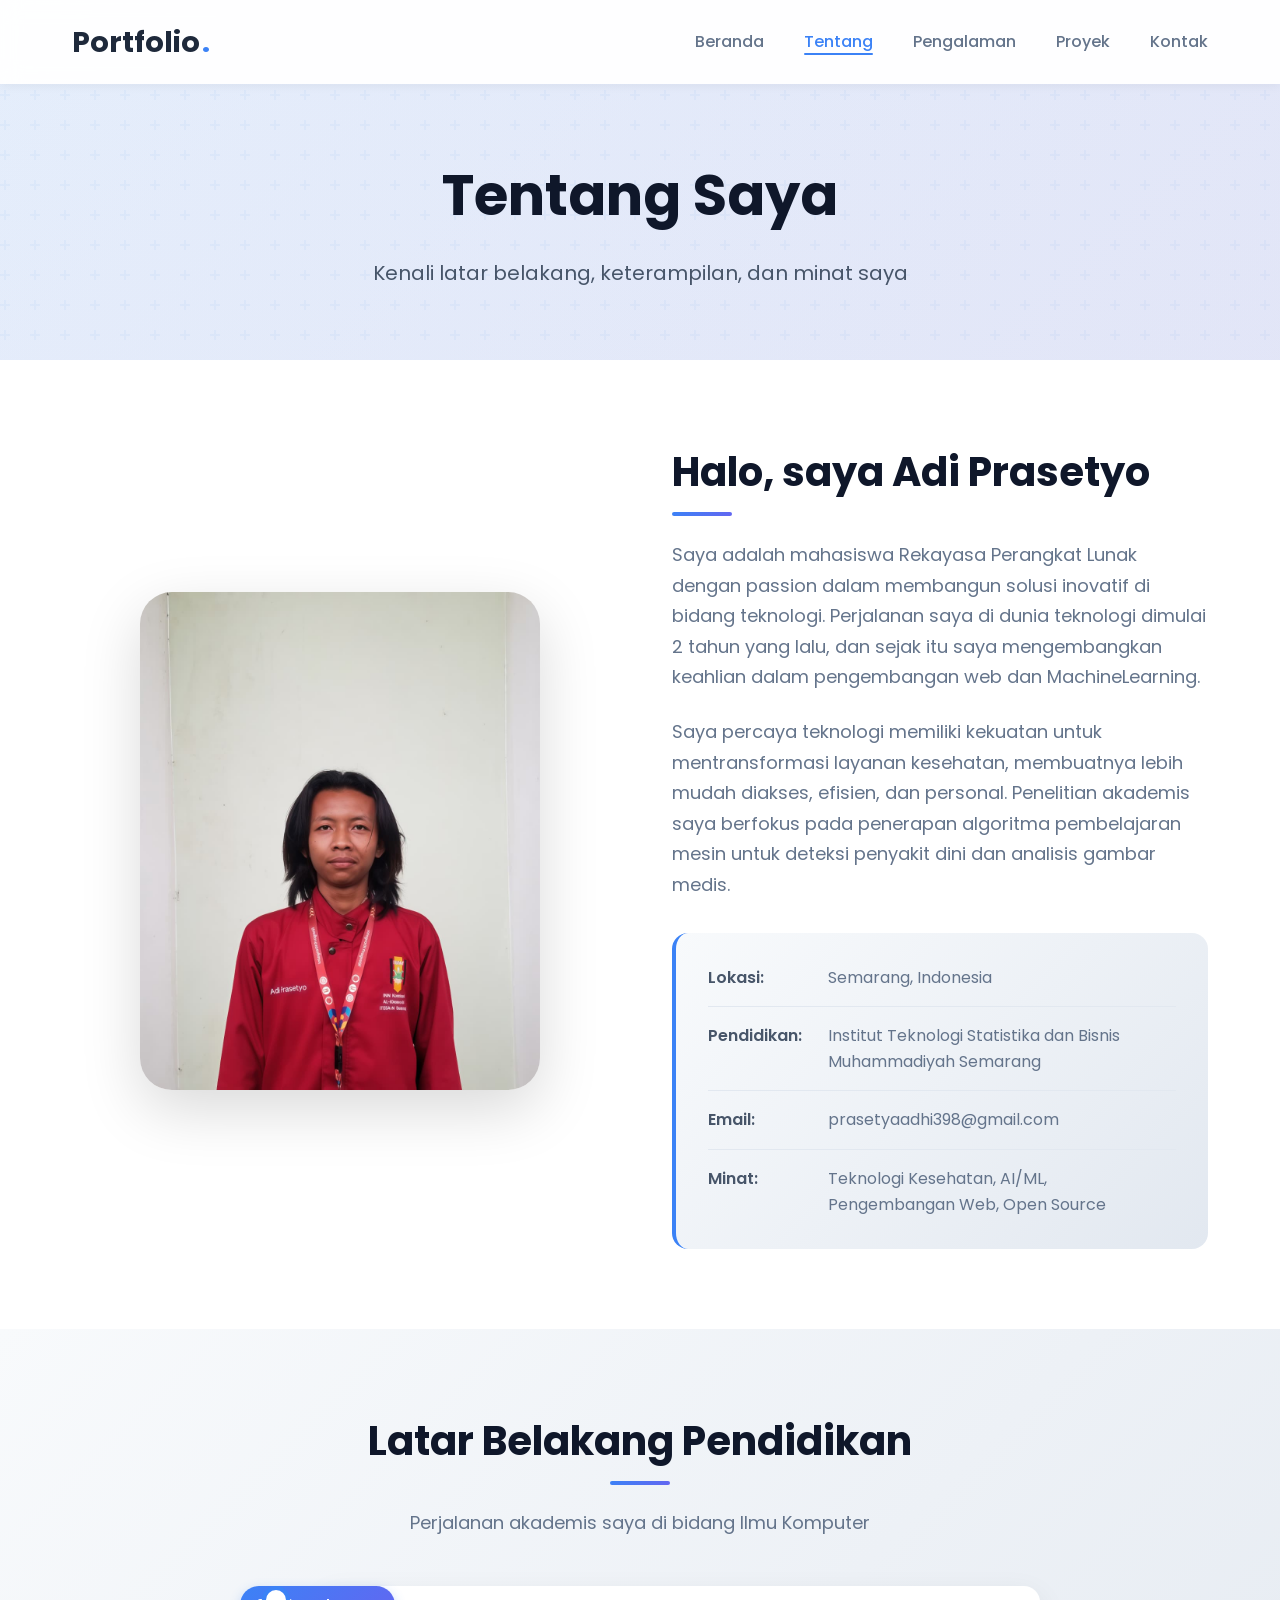
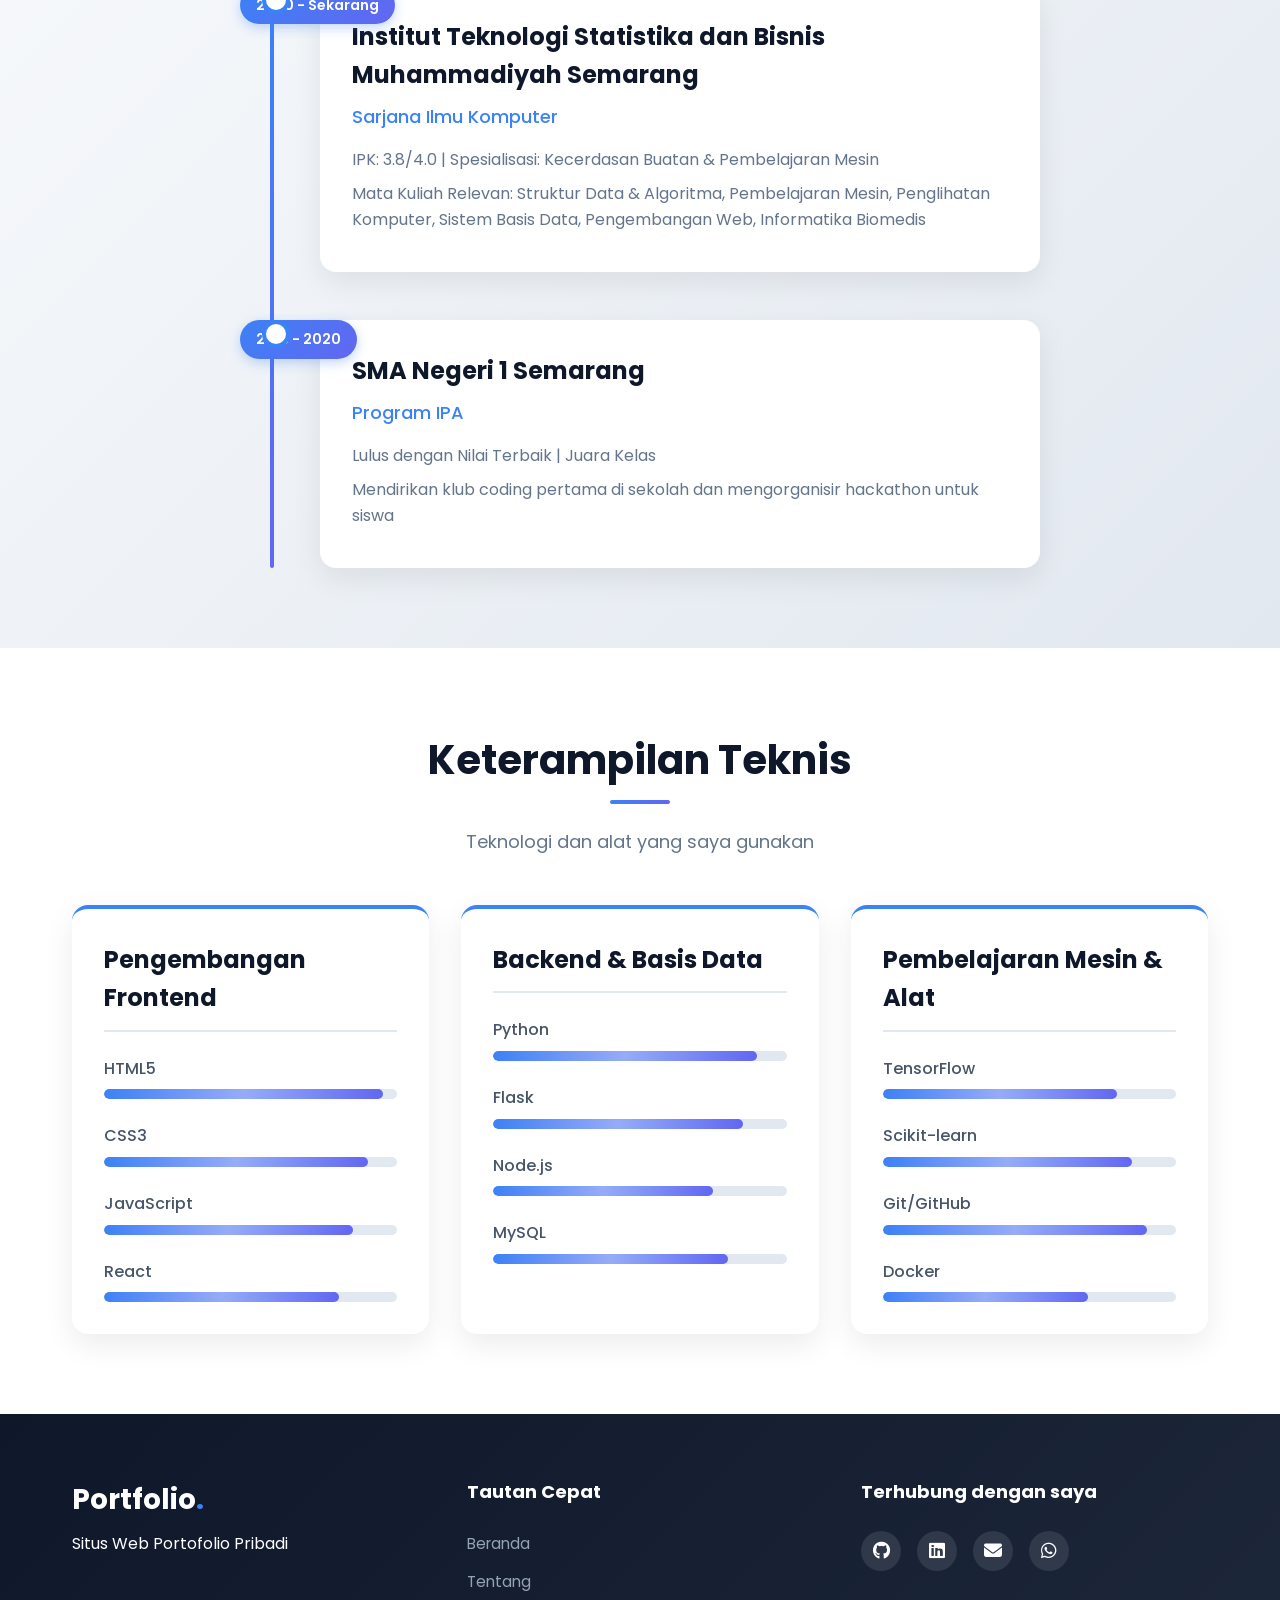
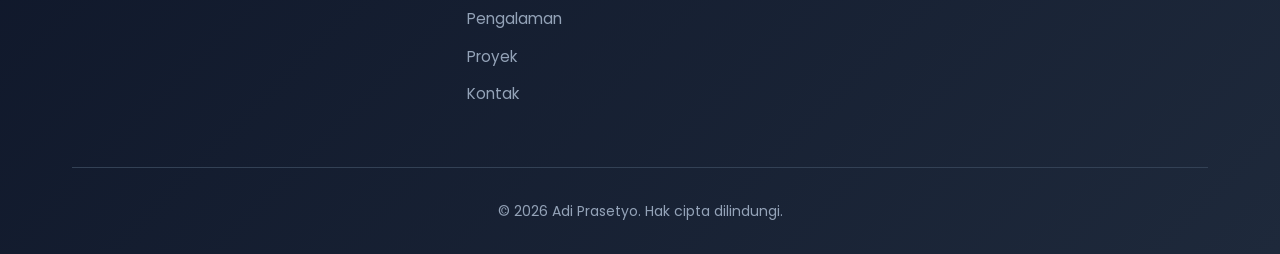
==== about.html @ 98495988 "Initial commit: portfolio website" ====
<!DOCTYPE html>
<html lang="en">
<head>
    <meta charset="UTF-8">
    <meta name="viewport" content="width=device-width, initial-scale=1.0">
    <title>Portfolio | About</title>
    <link rel="stylesheet" href="assets/css/style.css">
    <link rel="stylesheet" href="assets/css/responsive.css">
    <link rel="preconnect" href="https://fonts.googleapis.com">
    <link rel="preconnect" href="https://fonts.gstatic.com" crossorigin>
    <link href="https://fonts.googleapis.com/css2?family=Poppins:wght@300;400;500;600;700&family=Roboto:wght@300;400;500&display=swap" rel="stylesheet">
    <link rel="stylesheet" href="https://cdnjs.cloudflare.com/ajax/libs/font-awesome/6.4.0/css/all.min.css">
    
    <style>
        /* Reset & Base Styles */
        * {
            margin: 0;
            padding: 0;
            box-sizing: border-box;
        }
        
        body {
            font-family: 'Poppins', sans-serif;
            background: linear-gradient(135deg, #f8fafc 0%, #e2e8f0 100%);
            min-height: 100vh;
            color: #1e293b;
            line-height: 1.6;
        }
        
        /* Navbar Styles */
        .navbar {
            position: fixed;
            top: 0;
            left: 0;
            width: 100%;
            background: rgba(255, 255, 255, 0.95);
            backdrop-filter: blur(10px);
            box-shadow: 0 2px 10px rgba(0, 0, 0, 0.05);
            z-index: 1000;
            padding: 1.2rem 0;
        }
        
        .nav-container {
            max-width: 1200px;
            margin: 0 auto;
            padding: 0 2rem;
            display: flex;
            justify-content: space-between;
            align-items: center;
        }
        
        .nav-logo {
            font-size: 1.8rem;
            font-weight: 700;
            color: #1e293b;
            text-decoration: none;
            display: flex;
            align-items: center;
        }
        
        .nav-logo span {
            color: #3b82f6;
            margin-left: 2px;
        }
        
        .nav-menu {
            display: flex;
            list-style: none;
            gap: 2.5rem;
            align-items: center;
        }
        
        .nav-item {
            position: relative;
        }
        
        .nav-link {
            color: #64748b;
            text-decoration: none;
            font-weight: 500;
            font-size: 1rem;
            padding: 0.5rem 0;
            transition: color 0.3s ease;
        }
        
        .nav-link:hover {
            color: #3b82f6;
        }
        
        .nav-link.active {
            color: #3b82f6;
        }
        
        .nav-link.active::after {
            content: '';
            position: absolute;
            bottom: 0;
            left: 0;
            width: 100%;
            height: 2px;
            background-color: #3b82f6;
            border-radius: 2px;
        }
        
        .hamburger {
            display: none;
            cursor: pointer;
            background: none;
            border: none;
            padding: 5px;
        }
        
        .bar {
            display: block;
            width: 25px;
            height: 3px;
            margin: 5px auto;
            background-color: #475569;
            transition: all 0.3s ease;
        }
        
        /* Page Hero */
        .page-hero {
            min-height: 40vh;
            display: flex;
            align-items: center;
            padding: 140px 2rem 60px;
            background: linear-gradient(135deg, rgba(59, 130, 246, 0.1) 0%, rgba(99, 102, 241, 0.1) 100%);
            text-align: center;
            position: relative;
            overflow: hidden;
        }
        
        .page-hero::before {
            content: '';
            position: absolute;
            top: 0;
            left: 0;
            right: 0;
            bottom: 0;
            background: url("data:image/svg+xml,%3Csvg width='60' height='60' viewBox='0 0 60 60' xmlns='http://www.w3.org/2000/svg'%3E%3Cg fill='none' fill-rule='evenodd'%3E%3Cg fill='%233b82f6' fill-opacity='0.05'%3E%3Cpath d='M36 34v-4h-2v4h-4v2h4v4h2v-4h4v-2h-4zm0-30V0h-2v4h-4v2h4v4h2V6h4V4h-4zM6 34v-4H4v4H0v2h4v4h2v-4h4v-2H6zM6 4V0H4v4H0v2h4v4h2V6h4V4H6z'/%3E%3C/g%3E%3C/g%3E%3C/svg%3E");
            z-index: 0;
        }
        
        .page-hero .container {
            position: relative;
            z-index: 1;
            max-width: 1200px;
            margin: 0 auto;
        }
        
        .page-title {
            font-size: 3.5rem;
            color: #0f172a;
            margin-bottom: 1rem;
            font-weight: 700;
        }
        
        .page-subtitle {
            font-size: 1.25rem;
            color: #475569;
            max-width: 600px;
            margin: 0 auto;
        }
        
        /* Container Utility */
        .container {
            max-width: 1200px;
            margin: 0 auto;
            padding: 0 2rem;
        }
        
        /* About Content Section */
        .about-content {
            padding: 5rem 2rem;
            background: white;
        }
        
        .about-grid {
            display: grid;
            grid-template-columns: 1fr 1fr;
            gap: 4rem;
            align-items: center;
        }
        
        .about-image {
            position: relative;
        }
        
        .about-image .image-wrapper {
            position: relative;
            width: 100%;
            max-width: 400px;
            margin: 0 auto;
        }
        
        .profile-img {
            width: 100%;
            height: auto;
            border-radius: 2rem;
            box-shadow: 0 20px 60px rgba(0, 0, 0, 0.15);
        }
        
        .image-wrapper::before {
            content: '';
            position: absolute;
            top: -15px;
            right: -15px;
            width: 100%;
            height: 100%;
            border: 3px solid #3b82f6;
            border-radius: 2rem;
            z-index: -1;
        }
        
        .section-title {
            font-size: 2.5rem;
            color: #0f172a;
            margin-bottom: 1.5rem;
            position: relative;
            padding-bottom: 0.75rem;
        }
        
        .section-title::after {
            content: '';
            position: absolute;
            bottom: 0;
            left: 0;
            width: 60px;
            height: 4px;
            background: linear-gradient(135deg, #3b82f6, #6366f1);
            border-radius: 2px;
        }
        
        .about-description {
            font-size: 1.125rem;
            color: #64748b;
            line-height: 1.7;
            margin-bottom: 1.5rem;
        }
        
        .personal-info {
            background: linear-gradient(135deg, #f8fafc 0%, #e2e8f0 100%);
            padding: 2rem;
            border-radius: 1rem;
            margin-top: 2rem;
            border-left: 4px solid #3b82f6;
        }
        
        .info-item {
            display: flex;
            margin-bottom: 1rem;
            padding-bottom: 1rem;
            border-bottom: 1px solid #e2e8f0;
        }
        
        .info-item:last-child {
            margin-bottom: 0;
            padding-bottom: 0;
            border-bottom: none;
        }
        
        .info-label {
            font-weight: 600;
            min-width: 120px;
            color: #475569;
        }
        
        .info-value {
            color: #64748b;
            flex: 1;
        }
        
        /* Education Section */
        .education-section {
            padding: 5rem 2rem;
            background: linear-gradient(135deg, #f8fafc 0%, #e2e8f0 100%);
        }
        
        .section-header {
            text-align: center;
            margin-bottom: 3rem;
        }
        
        .section-header .section-title {
            text-align: center;
        }
        
        .section-header .section-title::after {
            left: 50%;
            transform: translateX(-50%);
        }
        
        .section-subtitle {
            font-size: 1.125rem;
            color: #64748b;
            max-width: 600px;
            margin: 0 auto;
        }
        
        .education-timeline {
            max-width: 800px;
            margin: 0 auto;
            position: relative;
        }
        
        .education-timeline::before {
            content: '';
            position: absolute;
            left: 30px;
            top: 0;
            bottom: 0;
            width: 4px;
            background: linear-gradient(135deg, #3b82f6, #6366f1);
            border-radius: 2px;
        }
        
        .timeline-item {
            position: relative;
            padding-left: 80px;
            margin-bottom: 3rem;
        }
        
        .timeline-item:last-child {
            margin-bottom: 0;
        }
        
        .timeline-item::before {
            content: '';
            position: absolute;
            left: 22px;
            top: 0;
            width: 20px;
            height: 20px;
            background: white;
            border: 4px solid #3b82f6;
            border-radius: 50%;
            z-index: 1;
        }
        
        .timeline-date {
            position: absolute;
            left: 0;
            top: 0;
            background: linear-gradient(135deg, #3b82f6, #6366f1);
            color: white;
            padding: 0.5rem 1rem;
            border-radius: 2rem;
            font-size: 0.875rem;
            font-weight: 600;
            box-shadow: 0 4px 12px rgba(59, 130, 246, 0.3);
        }
        
        .timeline-content {
            background: white;
            padding: 2rem;
            border-radius: 1rem;
            box-shadow: 0 10px 30px rgba(0, 0, 0, 0.08);
            transition: transform 0.3s ease;
        }
        
        .timeline-content:hover {
            transform: translateY(-5px);
            box-shadow: 0 15px 40px rgba(0, 0, 0, 0.12);
        }
        
        .timeline-content h3 {
            font-size: 1.5rem;
            color: #0f172a;
            margin-bottom: 0.5rem;
        }
        
        .timeline-content h4 {
            font-size: 1.125rem;
            color: #3b82f6;
            font-weight: 500;
            margin-bottom: 1rem;
        }
        
        .timeline-content p {
            color: #64748b;
            margin-bottom: 0.5rem;
        }
        
        /* Skills Section */
        .skills-section {
            padding: 5rem 2rem;
            background: white;
        }
        
        .skills-grid {
            display: grid;
            grid-template-columns: repeat(auto-fit, minmax(300px, 1fr));
            gap: 2rem;
            max-width: 1200px;
            margin: 0 auto;
        }
        
        .skill-category {
            background: white;
            padding: 2rem;
            border-radius: 1rem;
            box-shadow: 0 10px 30px rgba(0, 0, 0, 0.08);
            border-top: 4px solid #3b82f6;
            transition: transform 0.3s ease;
        }
        
        .skill-category:hover {
            transform: translateY(-5px);
            box-shadow: 0 15px 40px rgba(0, 0, 0, 0.12);
        }
        
        .skill-category-title {
            font-size: 1.5rem;
            color: #0f172a;
            margin-bottom: 1.5rem;
            padding-bottom: 0.75rem;
            border-bottom: 2px solid #e2e8f0;
        }
        
        .skill-items {
            display: flex;
            flex-direction: column;
            gap: 1.5rem;
        }
        
        .skill-item {
            display: flex;
            flex-direction: column;
            gap: 0.5rem;
        }
        
        .skill-name {
            display: flex;
            justify-content: space-between;
            font-weight: 500;
            color: #475569;
        }
        
        .skill-bar {
            height: 10px;
            background: #e2e8f0;
            border-radius: 5px;
            overflow: hidden;
            position: relative;
        }
        
        .skill-level {
            height: 100%;
            background: linear-gradient(135deg, #3b82f6, #6366f1);
            border-radius: 5px;
            position: relative;
            transition: width 1.5s ease-in-out;
        }
        
        .skill-level::after {
            content: '';
            position: absolute;
            top: 0;
            left: 0;
            right: 0;
            bottom: 0;
            background: linear-gradient(90deg, transparent, rgba(255, 255, 255, 0.4), transparent);
            animation: shimmer 2s infinite;
        }
        
        @keyframes shimmer {
            0% {
                transform: translateX(-100%);
            }
            100% {
                transform: translateX(100%);
            }
        }
        
        /* Footer Styles */
        .footer {
            background: linear-gradient(135deg, #0f172a 0%, #1e293b 100%);
            color: white;
            padding: 4rem 0 2rem;
        }
        
        .footer-container {
            max-width: 1200px;
            margin: 0 auto;
            padding: 0 2rem;
        }
        
        .footer-content {
            display: grid;
            grid-template-columns: repeat(auto-fit, minmax(250px, 1fr));
            gap: 3rem;
            margin-bottom: 3rem;
        }
        
        .footer-logo {
            font-size: 1.75rem;
            font-weight: 700;
            color: white;
            text-decoration: none;
            display: block;
            margin-bottom: 0.5rem;
        }
        
        .footer-logo span {
            color: #3b82f6;
        }
        
        .footer-logo p {
            color: #94a3b8;
            font-size: 0.875rem;
        }
        
        .footer-links h3,
        .footer-social h3 {
            font-size: 1.125rem;
            margin-bottom: 1.5rem;
            color: white;
        }
        
        .footer-links ul {
            list-style: none;
            padding: 0;
        }
        
        .footer-links li {
            margin-bottom: 0.75rem;
        }
        
        .footer-links a {
            color: #94a3b8;
            text-decoration: none;
            transition: color 0.3s ease;
            font-size: 0.95rem;
        }
        
        .footer-links a:hover {
            color: white;
        }
        
        .social-icons {
            display: flex;
            gap: 1rem;
        }
        
        .social-icons a {
            display: flex;
            align-items: center;
            justify-content: center;
            width: 40px;
            height: 40px;
            background: rgba(255, 255, 255, 0.1);
            border-radius: 50%;
            color: white;
            font-size: 1.125rem;
            transition: all 0.3s ease;
            text-decoration: none;
        }
        
        .social-icons a:hover {
            background: #3b82f6;
            transform: translateY(-3px);
        }
        
        .footer-bottom {
            text-align: center;
            padding-top: 2rem;
            border-top: 1px solid #334155;
            color: #94a3b8;
            font-size: 0.875rem;
        }
        
        /* Responsive Styles */
        @media (max-width: 1024px) {
            .page-title {
                font-size: 3rem;
            }
            
            .about-grid {
                gap: 3rem;
            }
            
            .skills-grid {
                grid-template-columns: repeat(auto-fit, minmax(280px, 1fr));
            }
        }
        
        @media (max-width: 768px) {
            .page-hero {
                padding: 120px 1.5rem 40px;
            }
            
            .page-title {
                font-size: 2.5rem;
            }
            
            .page-subtitle {
                font-size: 1.125rem;
            }
            
            .about-content {
                padding: 3rem 1.5rem;
            }
            
            .about-grid {
                grid-template-columns: 1fr;
                text-align: center;
                gap: 3rem;
            }
            
            .section-title::after {
                left: 50%;
                transform: translateX(-50%);
            }
            
            .info-item {
                flex-direction: column;
                text-align: left;
                gap: 0.25rem;
            }
            
            .info-label {
                min-width: auto;
            }
            
            .education-timeline::before {
                left: 20px;
            }
            
            .timeline-item {
                padding-left: 60px;
            }
            
            .timeline-item::before {
                left: 12px;
            }
            
            .timeline-date {
                position: relative;
                margin-bottom: 1rem;
                display: inline-block;
            }
            
            .education-section,
            .skills-section {
                padding: 3rem 1.5rem;
            }
            
            /* Mobile Navigation */
            .hamburger {
                display: block;
            }
            
            .hamburger.active .bar:nth-child(2) {
                opacity: 0;
            }
            
            .hamburger.active .bar:nth-child(1) {
                transform: translateY(8px) rotate(45deg);
            }
            
            .hamburger.active .bar:nth-child(3) {
                transform: translateY(-8px) rotate(-45deg);
            }
            
            .nav-menu {
                position: fixed;
                top: 70px;
                left: -100%;
                flex-direction: column;
                background: white;
                width: 100%;
                text-align: center;
                transition: 0.3s;
                box-shadow: 0 10px 27px rgba(0, 0, 0, 0.1);
                padding: 2rem 0;
                z-index: 999;
                gap: 0;
            }
            
            .nav-menu.active {
                left: 0;
            }
            
            .nav-item {
                margin: 1.5rem 0;
            }
            
            .footer-content {
                grid-template-columns: 1fr;
                text-align: center;
            }
            
            .social-icons {
                justify-content: center;
            }
        }
        
        @media (max-width: 480px) {
            .page-title {
                font-size: 2rem;
            }
            
            .section-title {
                font-size: 1.75rem;
            }
            
            .skills-grid {
                grid-template-columns: 1fr;
            }
            
            .skill-category {
                padding: 1.5rem;
            }
        }
    </style>
</head>
<body>
    <!-- Navigation Bar -->
    <nav class="navbar">
        <div class="nav-container">
            <a href="index.html" class="nav-logo">Portfolio<span>.</span></a>
            <ul class="nav-menu">
                <li class="nav-item"><a href="index.html" class="nav-link">Beranda</a></li>
                <li class="nav-item"><a href="about.html" class="nav-link active">Tentang</a></li>
                <li class="nav-item"><a href="experience.html" class="nav-link">Pengalaman</a></li>
                <li class="nav-item"><a href="project.html" class="nav-link">Proyek</a></li>
                <li class="nav-item"><a href="contact.html" class="nav-link">Kontak</a></li>
            </ul>
            <div class="hamburger">
                <span class="bar"></span>
                <span class="bar"></span>
                <span class="bar"></span>
            </div>
        </div>
    </nav>

    <!-- About Hero Section -->
    <section class="page-hero">
        <div class="container">
            <h1 class="page-title">Tentang Saya</h1>
            <p class="page-subtitle">Kenali latar belakang, keterampilan, dan minat saya</p>
        </div>
    </section>

    <!-- About Content -->
    <section class="about-content">
        <div class="container">
            <div class="about-grid">
                <div class="about-image">
                    <div class="image-wrapper">
                        <img src="assets/images/profile.jpg" alt="Foto Profil" class="profile-img">
                    </div>
                </div>
                <div class="about-text">
                    <h2 class="section-title">Halo, saya Adi Prasetyo</h2>
                    <p class="about-description">
                        Saya adalah mahasiswa Rekayasa Perangkat Lunak dengan passion dalam membangun solusi inovatif di bidang teknologi. Perjalanan saya di dunia teknologi dimulai 2 tahun yang lalu, dan sejak itu saya mengembangkan keahlian dalam pengembangan web  dan MachineLearning.
                    </p>
                    <p class="about-description">
                        Saya percaya teknologi memiliki kekuatan untuk mentransformasi layanan kesehatan, membuatnya lebih mudah diakses, efisien, dan personal. Penelitian akademis saya berfokus pada penerapan algoritma pembelajaran mesin untuk deteksi penyakit dini dan analisis gambar medis.
                    </p>
                    
                    <div class="personal-info">
                        <div class="info-item">
                            <span class="info-label">Lokasi:</span>
                            <span class="info-value">Semarang, Indonesia</span>
                        </div>
                        <div class="info-item">
                            <span class="info-label">Pendidikan:</span>
                            <span class="info-value">Institut Teknologi Statistika dan Bisnis Muhammadiyah Semarang</span>
                        </div>
                        <div class="info-item">
                            <span class="info-label">Email:</span>
                            <span class="info-value">prasetyaadhi398@gmail.com</span>
                        </div>
                        <div class="info-item">
                            <span class="info-label">Minat:</span>
                            <span class="info-value">Teknologi Kesehatan, AI/ML, Pengembangan Web, Open Source</span>
                        </div>
                    </div>
                </div>
            </div>
        </div>
    </section>

    <!-- Education Section -->
    <section class="education-section">
        <div class="container">
            <div class="section-header">
                <h2 class="section-title">Latar Belakang Pendidikan</h2>
                <p class="section-subtitle">Perjalanan akademis saya di bidang Ilmu Komputer</p>
            </div>
            <div class="education-timeline">
                <div class="timeline-item">
                    <div class="timeline-date">2020 - Sekarang</div>
                    <div class="timeline-content">
                        <h3>Institut Teknologi Statistika dan Bisnis Muhammadiyah Semarang</h3>
                        <h4>Sarjana Ilmu Komputer</h4>
                        <p>IPK: 3.8/4.0 | Spesialisasi: Kecerdasan Buatan & Pembelajaran Mesin</p>
                        <p>Mata Kuliah Relevan: Struktur Data & Algoritma, Pembelajaran Mesin, Penglihatan Komputer, Sistem Basis Data, Pengembangan Web, Informatika Biomedis</p>
                    </div>
                </div>
                <div class="timeline-item">
                    <div class="timeline-date">2016 - 2020</div>
                    <div class="timeline-content">
                        <h3>SMA Negeri 1 Semarang</h3>
                        <h4>Program IPA</h4>
                        <p>Lulus dengan Nilai Terbaik | Juara Kelas</p>
                        <p>Mendirikan klub coding pertama di sekolah dan mengorganisir hackathon untuk siswa</p>
                    </div>
                </div>
            </div>
        </div>
    </section>

    <!-- Skills Section -->
    <section class="skills-section">
        <div class="container">
            <div class="section-header">
                <h2 class="section-title">Keterampilan Teknis</h2>
                <p class="section-subtitle">Teknologi dan alat yang saya gunakan</p>
            </div>
            <div class="skills-grid">
                <div class="skill-category">
                    <h3 class="skill-category-title">Pengembangan Frontend</h3>
                    <div class="skill-items">
                        <div class="skill-item">
                            <span class="skill-name">HTML5</span>
                            <div class="skill-bar">
                                <div class="skill-level" style="width: 95%"></div>
                            </div>
                        </div>
                        <div class="skill-item">
                            <span class="skill-name">CSS3</span>
                            <div class="skill-bar">
                                <div class="skill-level" style="width: 90%"></div>
                            </div>
                        </div>
                        <div class="skill-item">
                            <span class="skill-name">JavaScript</span>
                            <div class="skill-bar">
                                <div class="skill-level" style="width: 85%"></div>
                            </div>
                        </div>
                        <div class="skill-item">
                            <span class="skill-name">React</span>
                            <div class="skill-bar">
                                <div class="skill-level" style="width: 80%"></div>
                            </div>
                        </div>
                    </div>
                </div>
                <div class="skill-category">
                    <h3 class="skill-category-title">Backend & Basis Data</h3>
                    <div class="skill-items">
                        <div class="skill-item">
                            <span class="skill-name">Python</span>
                            <div class="skill-bar">
                                <div class="skill-level" style="width: 90%"></div>
                            </div>
                        </div>
                        <div class="skill-item">
                            <span class="skill-name">Flask</span>
                            <div class="skill-bar">
                                <div class="skill-level" style="width: 85%"></div>
                            </div>
                        </div>
                        <div class="skill-item">
                            <span class="skill-name">Node.js</span>
                            <div class="skill-bar">
                                <div class="skill-level" style="width: 75%"></div>
                            </div>
                        </div>
                        <div class="skill-item">
                            <span class="skill-name">MySQL</span>
                            <div class="skill-bar">
                                <div class="skill-level" style="width: 80%"></div>
                            </div>
                        </div>
                    </div>
                </div>
                <div class="skill-category">
                    <h3 class="skill-category-title">Pembelajaran Mesin & Alat</h3>
                    <div class="skill-items">
                        <div class="skill-item">
                            <span class="skill-name">TensorFlow</span>
                            <div class="skill-bar">
                                <div class="skill-level" style="width: 80%"></div>
                            </div>
                        </div>
                        <div class="skill-item">
                            <span class="skill-name">Scikit-learn</span>
                            <div class="skill-bar">
                                <div class="skill-level" style="width: 85%"></div>
                            </div>
                        </div>
                        <div class="skill-item">
                            <span class="skill-name">Git/GitHub</span>
                            <div class="skill-bar">
                                <div class="skill-level" style="width: 90%"></div>
                            </div>
                        </div>
                        <div class="skill-item">
                            <span class="skill-name">Docker</span>
                            <div class="skill-bar">
                                <div class="skill-level" style="width: 70%"></div>
                            </div>
                        </div>
                    </div>
                </div>
            </div>
        </div>
    </section>

    <!-- Footer -->
    <footer class="footer">
        <div class="footer-container">
            <div class="footer-content">
                <div class="footer-brand">
                    <a href="index.html" class="footer-logo">Portfolio<span>.</span></a>
                    <p>Situs Web Portofolio Pribadi</p>
                </div>
                <div class="footer-links">
                    <h3>Tautan Cepat</h3>
                    <ul>
                        <li><a href="index.html">Beranda</a></li>
                        <li><a href="about.html">Tentang</a></li>
                        <li><a href="experience.html">Pengalaman</a></li>
                        <li><a href="project.html">Proyek</a></li>
                        <li><a href="contact.html">Kontak</a></li>
                    </ul>
                </div>
                <div class="footer-social">
                    <h3>Terhubung dengan saya</h3>
                    <div class="social-icons">
                        <a href="https://github.com" target="_blank"><i class="fab fa-github"></i></a>
                        <a href="https://linkedin.com" target="_blank"><i class="fab fa-linkedin"></i></a>
                        <a href="mailto:prasetyaadhi398@gmail.com"><i class="fas fa-envelope"></i></a>
                        <a href="https://wa.me/1234567890" target="_blank"><i class="fab fa-whatsapp"></i></a>
                    </div>
                </div>
            </div>
            <div class="footer-bottom">
                <p>&copy; <span id="current-year">2023</span> Adi Prasetyo. Hak cipta dilindungi.</p>
            </div>
        </div>
    </footer>

    <!-- JavaScript -->
    <script>
        // Mobile Navigation Toggle
        const hamburger = document.querySelector('.hamburger');
        const navMenu = document.querySelector('.nav-menu');
        
        hamburger.addEventListener('click', () => {
            hamburger.classList.toggle('active');
            navMenu.classList.toggle('active');
        });
        
        // Close mobile menu when clicking on a link
        document.querySelectorAll('.nav-link').forEach(n => n.addEventListener('click', () => {
            hamburger.classList.remove('active');
            navMenu.classList.remove('active');
        }));
        
        // Set current year in footer
        document.getElementById('current-year').textContent = new Date().getFullYear();
        
        // Add scroll effect to navbar
        window.addEventListener('scroll', () => {
            const navbar = document.querySelector('.navbar');
            if (window.scrollY > 50) {
                navbar.style.boxShadow = '0 4px 20px rgba(0, 0, 0, 0.1)';
                navbar.style.background = 'rgba(255, 255, 255, 0.98)';
            } else {
                navbar.style.boxShadow = '0 2px 10px rgba(0, 0, 0, 0.05)';
                navbar.style.background = 'rgba(255, 255, 255, 0.95)';
            }
        });
        
        // Animate skill bars when they come into view
        const skillBars = document.querySelectorAll('.skill-level');
        
        const animateSkillBars = () => {
            skillBars.forEach(bar => {
                const rect = bar.getBoundingClientRect();
                const isVisible = (rect.top <= window.innerHeight - 100) && (rect.bottom >= 0);
                
                if (isVisible) {
                    const width = bar.style.width;
                    bar.style.width = '0%';
                    
                    setTimeout(() => {
                        bar.style.width = width;
                    }, 300);
                }
            });
        };
        
        // Initial animation
        setTimeout(animateSkillBars, 500);
        
        // Animate on scroll
        window.addEventListener('scroll', animateSkillBars);
        
        // Animate timeline items
        const timelineItems = document.querySelectorAll('.timeline-item');
        
        const animateTimelineItems = () => {
            timelineItems.forEach(item => {
                const rect = item.getBoundingClientRect();
                const isVisible = (rect.top <= window.innerHeight - 100) && (rect.bottom >= 0);
                
                if (isVisible) {
                    item.style.opacity = '1';
                    item.style.transform = 'translateY(0)';
                }
            });
        };
        
        // Set initial state for timeline items
        timelineItems.forEach(item => {
            item.style.opacity = '0';
            item.style.transform = 'translateY(20px)';
            item.style.transition = 'opacity 0.6s ease, transform 0.6s ease';
        });
        
        // Initial animation
        setTimeout(animateTimelineItems, 300);
        
        // Animate on scroll
        window.addEventListener('scroll', animateTimelineItems);
    </script>
</body>
</html>
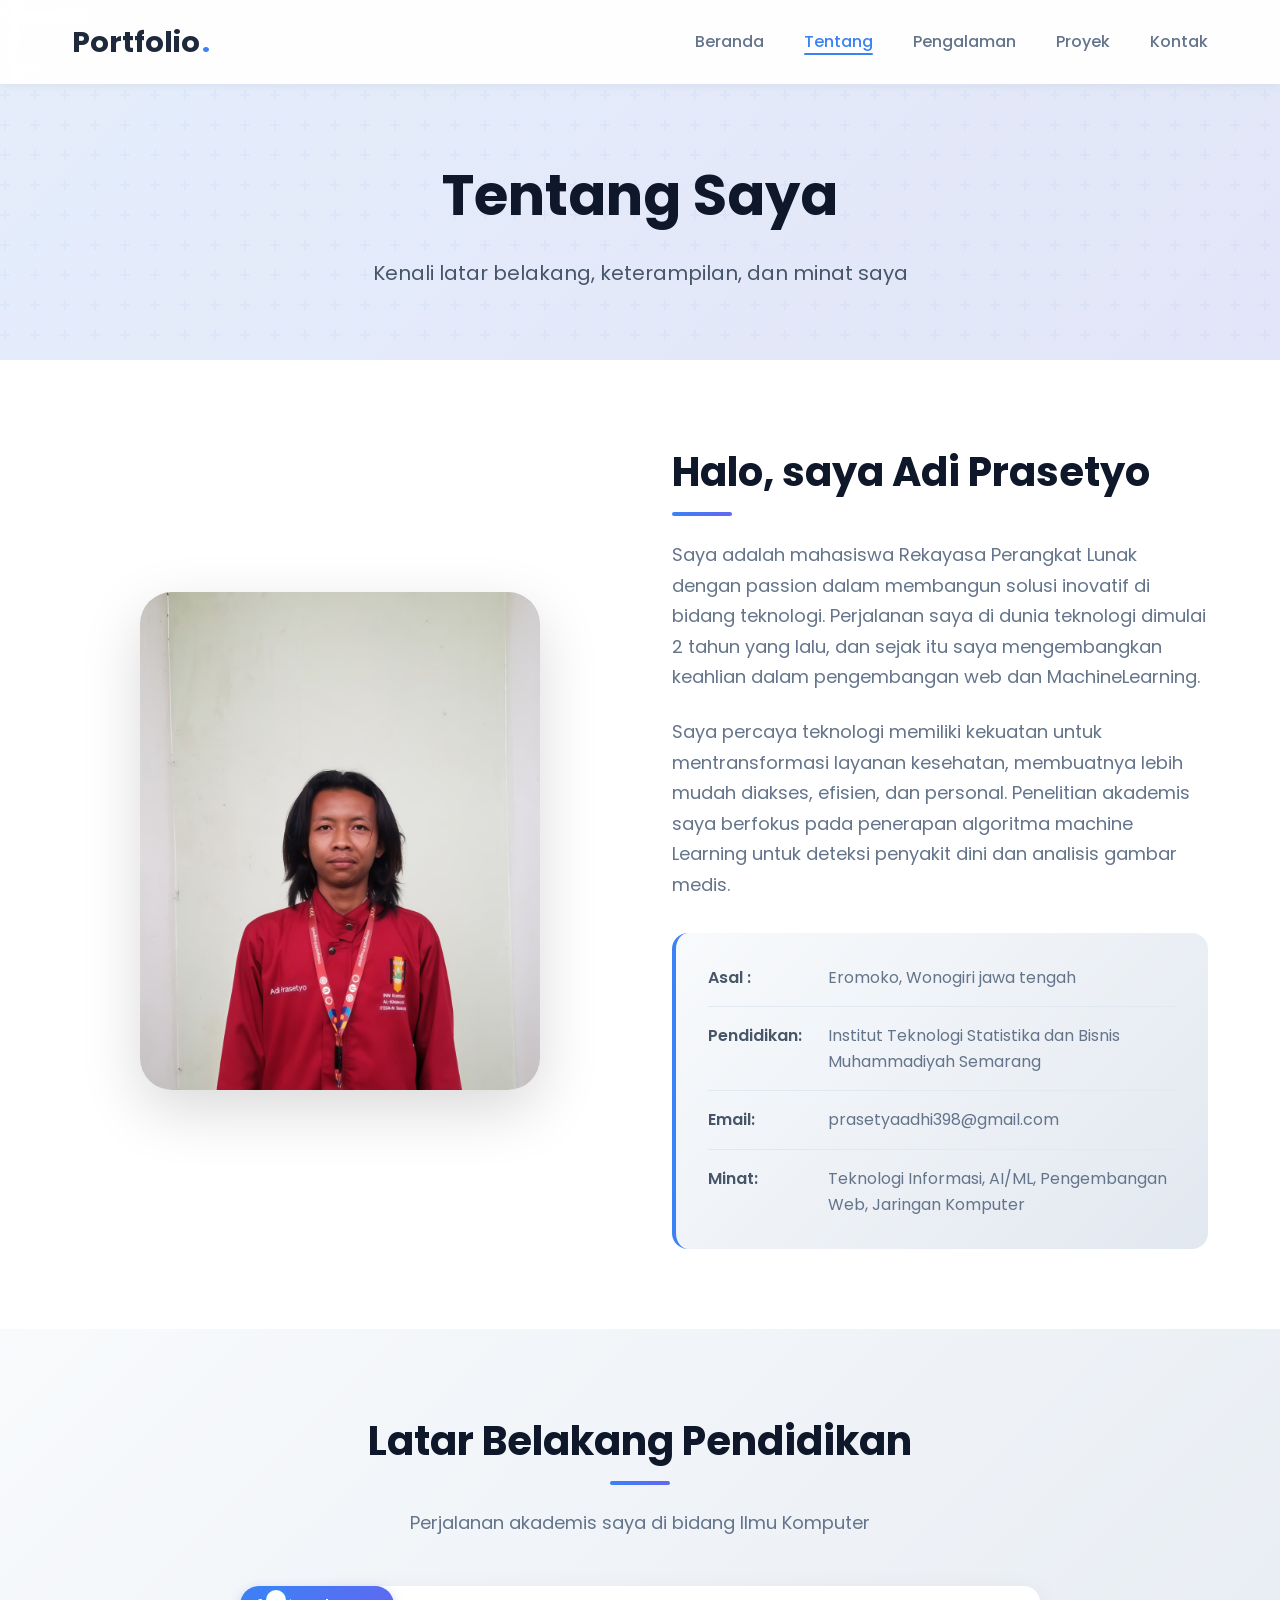
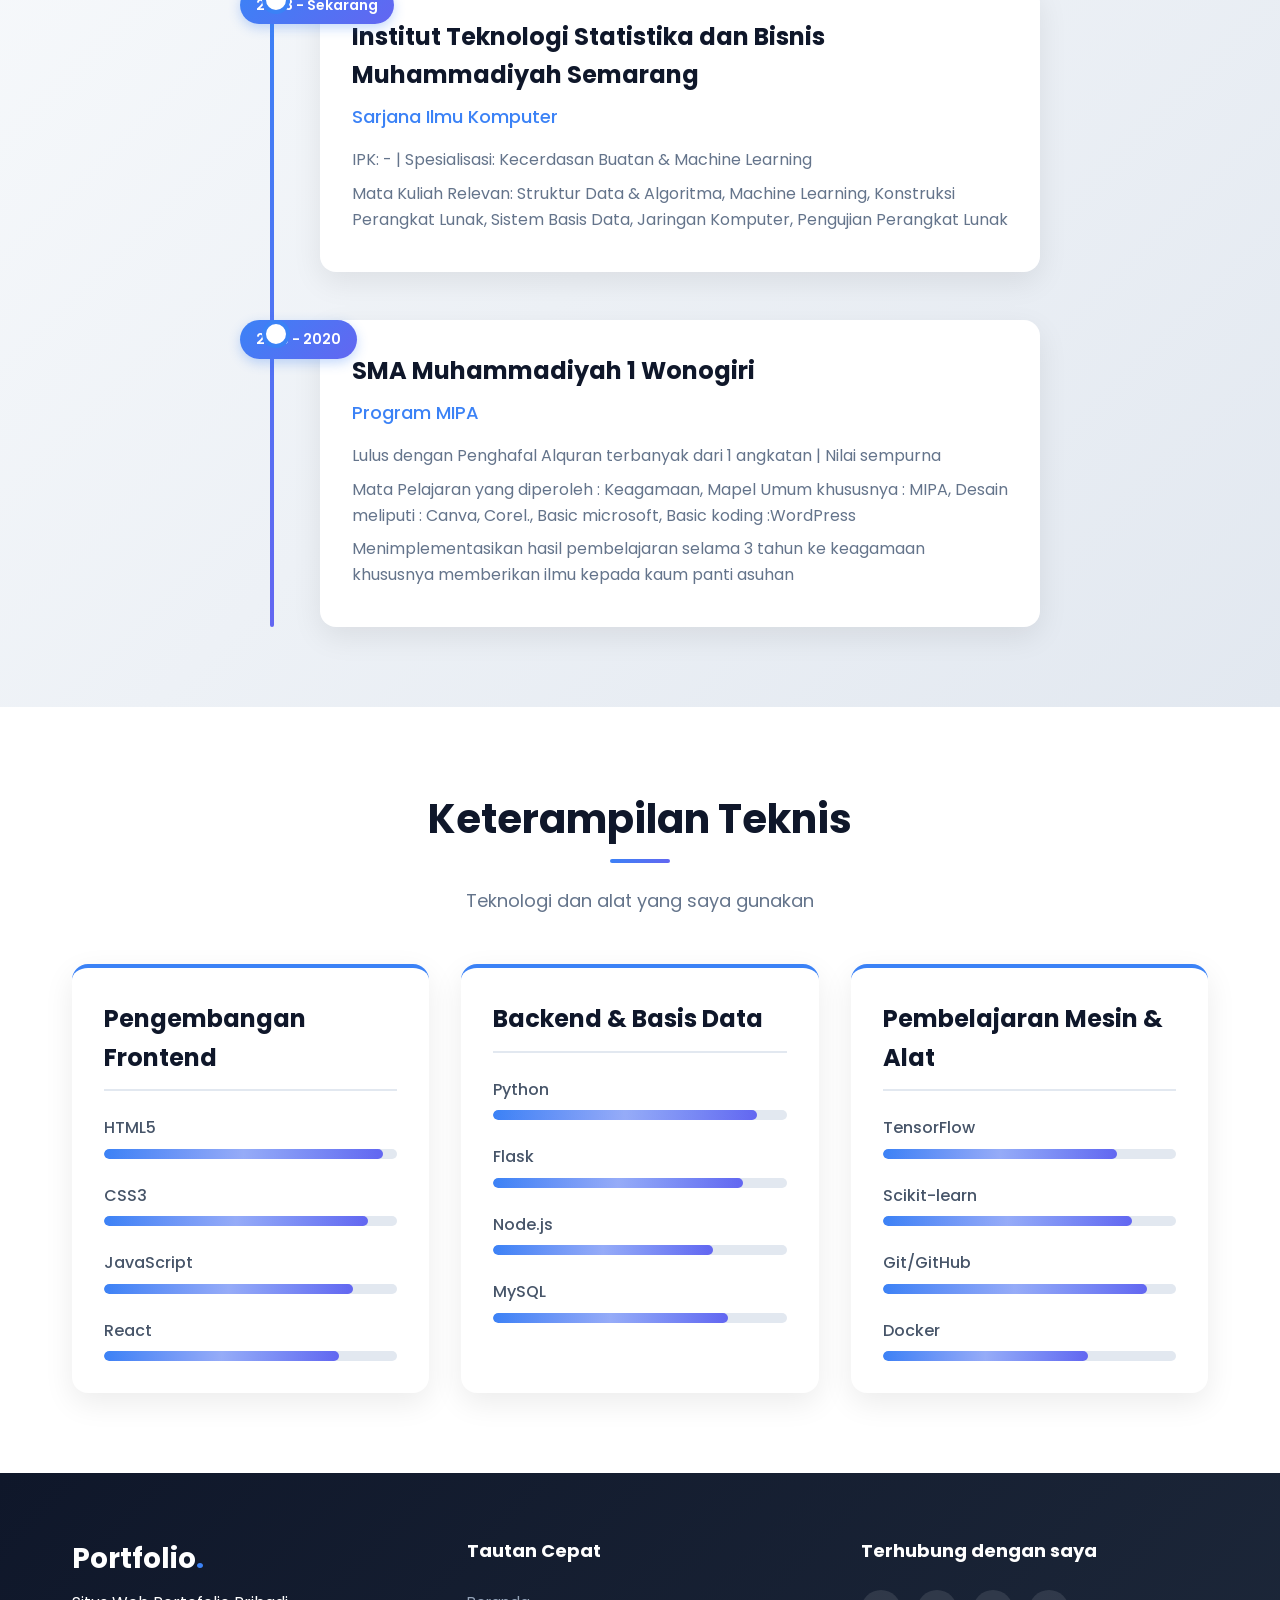
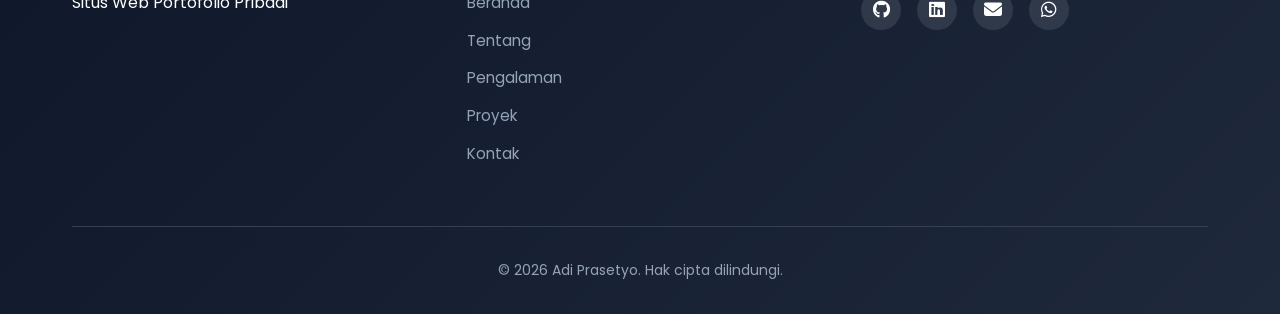
==== commit d8526ccf: "Test: simple index.html" ====
--- a/about.html
+++ b/about.html
@@ -5,7 +5,7 @@
     <meta name="viewport" content="width=device-width, initial-scale=1.0">
     <title>Portfolio | About</title>
     <link rel="stylesheet" href="assets/css/style.css">
-    <link rel="stylesheet" href="assets/css/responsive.css">
+    <link rel="stylesheet" href="assets/assets/css/responsive.css">
     <link rel="preconnect" href="https://fonts.googleapis.com">
     <link rel="preconnect" href="https://fonts.gstatic.com" crossorigin>
     <link href="https://fonts.googleapis.com/css2?family=Poppins:wght@300;400;500;600;700&family=Roboto:wght@300;400;500&display=swap" rel="stylesheet">
@@ -758,13 +758,13 @@
                         Saya adalah mahasiswa Rekayasa Perangkat Lunak dengan passion dalam membangun solusi inovatif di bidang teknologi. Perjalanan saya di dunia teknologi dimulai 2 tahun yang lalu, dan sejak itu saya mengembangkan keahlian dalam pengembangan web  dan MachineLearning.
                     </p>
                     <p class="about-description">
-                        Saya percaya teknologi memiliki kekuatan untuk mentransformasi layanan kesehatan, membuatnya lebih mudah diakses, efisien, dan personal. Penelitian akademis saya berfokus pada penerapan algoritma pembelajaran mesin untuk deteksi penyakit dini dan analisis gambar medis.
+                        Saya percaya teknologi memiliki kekuatan untuk mentransformasi layanan kesehatan, membuatnya lebih mudah diakses, efisien, dan personal. Penelitian akademis saya berfokus pada penerapan algoritma machine Learning  untuk deteksi penyakit dini dan analisis gambar medis.
                     </p>
                     
                     <div class="personal-info">
                         <div class="info-item">
-                            <span class="info-label">Lokasi:</span>
-                            <span class="info-value">Semarang, Indonesia</span>
+                            <span class="info-label">Asal :</span>
+                            <span class="info-value">Eromoko, Wonogiri jawa tengah </span>
                         </div>
                         <div class="info-item">
                             <span class="info-label">Pendidikan:</span>
@@ -776,7 +776,7 @@
                         </div>
                         <div class="info-item">
                             <span class="info-label">Minat:</span>
-                            <span class="info-value">Teknologi Kesehatan, AI/ML, Pengembangan Web, Open Source</span>
+                            <span class="info-value">Teknologi Informasi, AI/ML, Pengembangan Web, Jaringan Komputer </span>
                         </div>
                     </div>
                 </div>
@@ -793,21 +793,22 @@
             </div>
             <div class="education-timeline">
                 <div class="timeline-item">
-                    <div class="timeline-date">2020 - Sekarang</div>
+                    <div class="timeline-date">2023 - Sekarang</div>
                     <div class="timeline-content">
                         <h3>Institut Teknologi Statistika dan Bisnis Muhammadiyah Semarang</h3>
                         <h4>Sarjana Ilmu Komputer</h4>
-                        <p>IPK: 3.8/4.0 | Spesialisasi: Kecerdasan Buatan & Pembelajaran Mesin</p>
-                        <p>Mata Kuliah Relevan: Struktur Data & Algoritma, Pembelajaran Mesin, Penglihatan Komputer, Sistem Basis Data, Pengembangan Web, Informatika Biomedis</p>
+                        <p>IPK: - | Spesialisasi: Kecerdasan Buatan & Machine Learning</p>
+                        <p>Mata Kuliah Relevan: Struktur Data & Algoritma, Machine Learning, Konstruksi Perangkat Lunak, Sistem Basis Data, Jaringan Komputer, Pengujian Perangkat Lunak</p>
                     </div>
                 </div>
                 <div class="timeline-item">
                     <div class="timeline-date">2016 - 2020</div>
                     <div class="timeline-content">
-                        <h3>SMA Negeri 1 Semarang</h3>
-                        <h4>Program IPA</h4>
-                        <p>Lulus dengan Nilai Terbaik | Juara Kelas</p>
-                        <p>Mendirikan klub coding pertama di sekolah dan mengorganisir hackathon untuk siswa</p>
+                        <h3>SMA Muhammadiyah 1 Wonogiri</h3>
+                        <h4>Program MIPA</h4>
+                        <p>Lulus dengan Penghafal Alquran terbanyak dari 1 angkatan  | Nilai sempurna</p>
+                        <p>Mata Pelajaran yang diperoleh : Keagamaan, Mapel Umum khususnya : MIPA, Desain meliputi : Canva, Corel., Basic microsoft, Basic koding :WordPress</p>
+                        <p>Menimplementasikan hasil pembelajaran selama 3 tahun ke keagamaan khususnya memberikan ilmu kepada kaum panti asuhan</p>
                     </div>
                 </div>
             </div>
@@ -1033,4 +1034,4 @@
         window.addEventListener('scroll', animateTimelineItems);
     </script>
 </body>
-</html>+</html>
